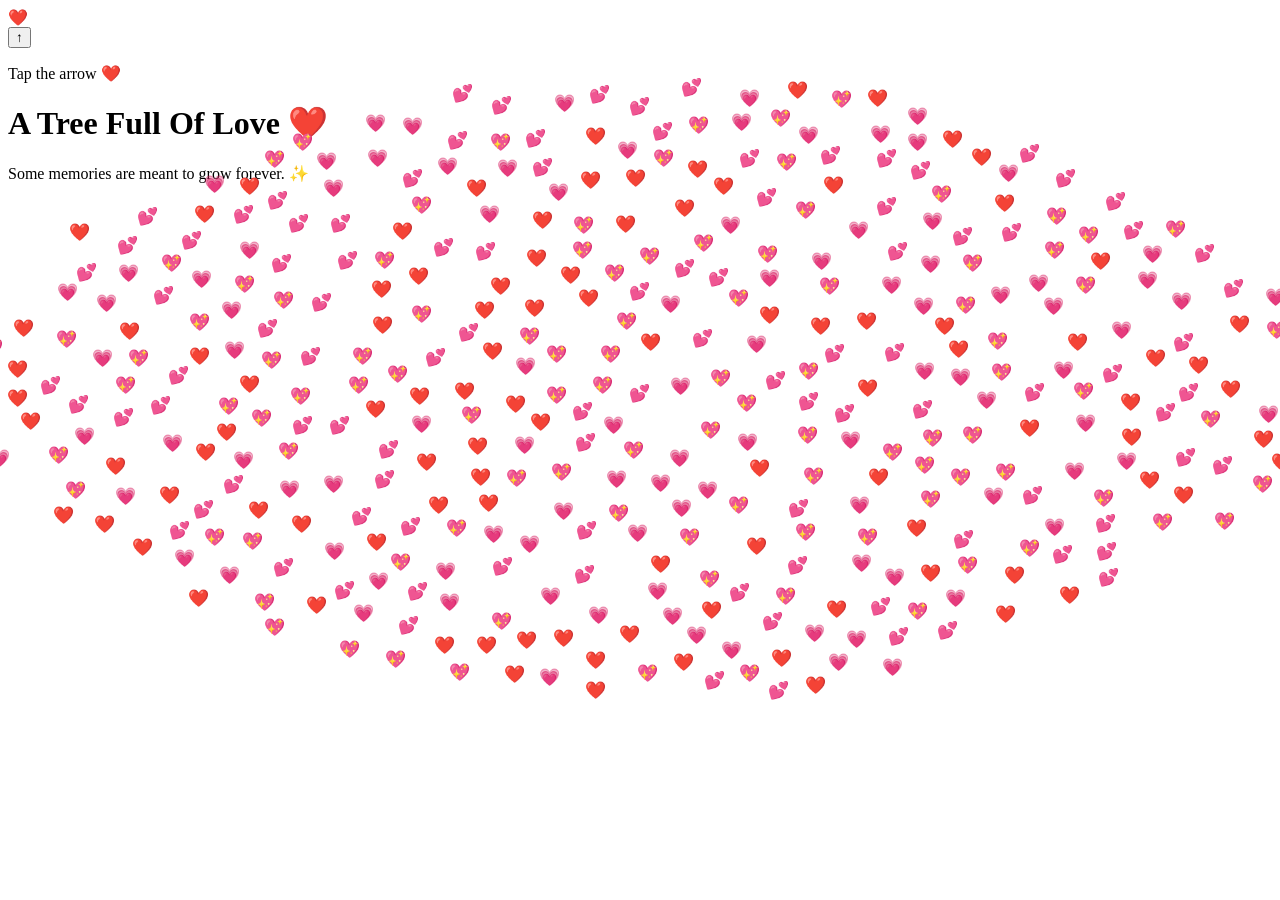
==== Heart1.html @ c5a6871d "Add files via upload" ====
<!DOCTYPE html>
<html>
<head>

    <meta charset="UTF-8">

    <meta name="viewport"
          content="width=device-width, initial-scale=1.0">

    <title>One More Surprise ❤️</title>

    <link rel="stylesheet"
          href="css/index.css">

</head>

<body class="heart-page">

    <div class="heart-scene">

        <!-- Main Heart -->

        <div class="main-heart" id="mainHeart">
            ❤️
        </div>


        <!-- Arrow -->

        <button class="heart-arrow"
                id="heartArrow">

            ↑

        </button>


        <!-- Message -->

        <p class="click-message" id="clickMessage">
            Tap the arrow ❤️
        </p>


        <!-- Tree -->

        <div class="tree-container"
             id="treeContainer">

            <div class="tree">

                <div class="trunk"></div>

                <div class="branch branch1"></div>
                <div class="branch branch2"></div>
                <div class="branch branch3"></div>
                <div class="branch branch4"></div>
                <div class="branch branch5"></div>

         <div class="tree-hearts">

    

                

            </div>

            <h1>
                A Tree Full Of Love ❤️
            </h1>

            <p>
                Some memories are meant to grow forever. ✨
            </p>

        </div>

    </div>


    <script src="js/heart.js"></script>
<style>

/* ❤️ TREE HEARTS */

.tree-hearts {
    position: absolute !important;
    left: 0;
    top: 0;
    width: 100%;
    height: 100%;
    z-index: 30;
    pointer-events: none;
}

.tree-hearts .heart400 {
    position: absolute !important;
    display: block !important;

    margin: 0 !important;
    padding: 0 !important;

    line-height: 1 !important;
    font-size: 17px !important;

    opacity: 0;

    transform:
        translate(-50%, -50%)
        scale(0);

    animation:
        heart400Appear
        0.32s
        ease-out
        forwards;
}


/* ❤️ HEART APPEAR */

@keyframes heart400Appear {

    0% {
        opacity: 0;
        transform:
            translate(-50%, -50%)
            scale(0);
    }

    100% {
        opacity: 1;
        transform:
            translate(-50%, -50%)
            scale(1);
    }

}
  /* =========================
   CONTINUE BUTTON
========================= */

.continue-container {
    position: fixed;

    left: 0;
    bottom: 45px;

    width: 100%;

    display: flex;
    justify-content: center;
    align-items: center;

    z-index: 9999;

    opacity: 0;
    visibility: hidden;

    transform: translateY(30px);

    transition:
        opacity 1s ease,
        transform 1s ease,
        visibility 1s ease;
}


/* Animation complete hone ke baad */

.continue-container.show {
    opacity: 1;
    visibility: visible;

    transform: translateY(0);
}


/* Button */

.continue-btn {
    position: relative;

    display: inline-flex;

    justify-content: center;
    align-items: center;

    width: 70%;
    max-width: 520px;

    padding: 18px 30px;

    border-radius: 60px;

    background: #ff4081;

    color: white;

    text-decoration: none;

    font-size: 26px;

    font-weight: bold;

    box-shadow:
        0 5px 25px rgba(255, 64, 129, 0.45);

    transition:
        transform 0.25s ease,
        box-shadow 0.25s ease;
}


/* Touch / click */

.continue-btn:active {
    transform: scale(0.95);
}


/* Hover */

.continue-btn:hover {
    transform: scale(1.04);

    box-shadow:
        0 8px 35px rgba(255, 64, 129, 0.65);
}


/* Mobile */

@media (max-width: 600px) {

    .continue-container {
        bottom: 35px;
    }

    .continue-btn {
        width: 75%;

        padding: 17px 25px;

        font-size: 24px;
    }
}

</style>


<script>

/* ❤️ 400 HEARTS */

const heartBox =
    document.querySelector(".tree-hearts");

const treeContainer =
    document.getElementById("treeContainer");


const heartTypes = [
    "❤️",
    "💕",
    "💗",
    "💖"
];


const TOTAL = 400;


/* ❤️ Tree-shaped positions */

const positions = [];

for (let i = 0; i < TOTAL; i++) {

    let x;
    let y;

    let good = false;

    while (!good) {

        /*
         * Vertical position
         *
         * 0 = top
         * 1 = bottom
         */

        const t =
            Math.random();


        /*
         * Tree canopy
         *
         * Top = narrow
         * Middle = wide
         * Bottom = narrow
         */

        const width =
            8 +
            43 *
            Math.pow(
                Math.sin(Math.PI * t),
                0.65
            );


        /*
         * Center around 50%
         */

        x =
            50 +
            (Math.random() * 2 - 1)
            * width;


        /*
         * Tree height
         */

        y =
            10 +
            t * 66;


        /*
         * Thoda natural movement
         */

        x +=
            (Math.random() * 2 - 1) * 1.8;

        y +=
            (Math.random() * 2 - 1) * 1.2;


        good = true;


        /*
         * Hearts ko bahut chipakne
         * se rokna
         */

        for (const p of positions) {

            const dx = x - p.x;
            const dy = y - p.y;

            const distance =
                Math.sqrt(
                    dx * dx +
                    dy * dy
                );


            if (distance < 2.7) {

                good = false;
                break;

            }

        }

    }


    positions.push({
        x: x,
        y: y
    });

}


/* ❤️ Hearts create */

positions.forEach(
    function(pos, i) {

        const heart =
            document.createElement("span");


        heart.className =
            "heart400";


        heart.textContent =
            heartTypes[
                i % heartTypes.length
            ];


        heart.style.left =
            pos.x + "%";


        heart.style.top =
            pos.y + "%";


        /*
         * One-by-one appearance
         */

        heart.style.animationDelay =
            (i * 0.025) + "s";


        /*
         * Starting mein hidden
         */

        heart.style.animationPlayState =
            "paused";


        heartBox.appendChild(heart);

    }
);


/* 🌳 Tree show hone ke baad */

const observer =
    new MutationObserver(
        function() {

            if (
                treeContainer
                .classList
                .contains("show")
            ) {

                const hearts =
                    document.querySelectorAll(
                        ".heart400"
                    );


                hearts.forEach(
                    function(heart) {

                        heart.style
                            .animationPlayState =
                            "running";

                    }
                );


                observer.disconnect();

            }

        }
    );


observer.observe(
    treeContainer,
    {
        attributes: true,
        attributeFilter: ["class"]
    }
);

</script>
      <div class="continue-container" id="continueContainer">

    <a href="last.html" class="continue-btn">
        Continue ✨
    </a>

      </div>
</body>
  <script>
    const arrow = document.getElementById("heartArrow");
    const heart = document.getElementById("mainHeart");
    const tree = document.getElementById("treeContainer");
    const message = document.getElementById("clickMessage");

    arrow.addEventListener("click", function () {

        // Arrow animation
        arrow.classList.add("shoot");

        // Message hide
        message.style.opacity = "0";

        // 1 second baad heart disappear
        setTimeout(function () {

            heart.style.opacity = "0";

            // Tree show
            tree.classList.add("show");

        }, 1000);

    });
</script>
<script>
setTimeout(function () {

    const continueContainer =
        document.getElementById("continueContainer");

    continueContainer.classList.add("show");

}, 10000);
</script>

</html>
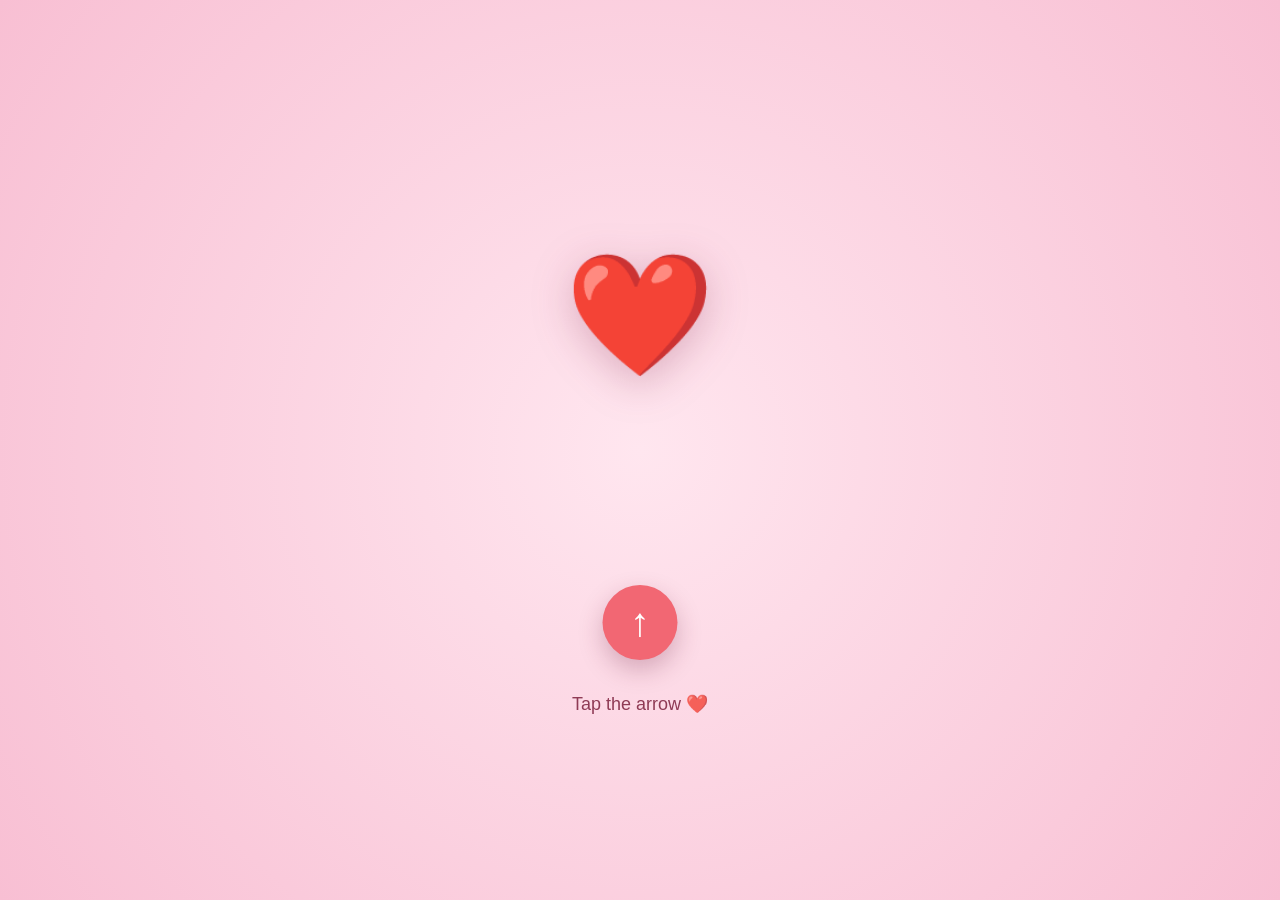
==== commit 636301e0: "Update Heart1.html" ====
--- a/Heart1.html
+++ b/Heart1.html
@@ -10,7 +10,7 @@
     <title>One More Surprise ❤️</title>
 
     <link rel="stylesheet"
-          href="css/index.css">
+          href="index.css">
 
 </head>
 
@@ -522,4 +522,4 @@
 }, 10000);
 </script>
 
-</html>+</html>
--- a/index.css
+++ b/index.css
@@ -0,0 +1,1456 @@
+* {
+    box-sizing: border-box;
+}
+
+body {
+    margin: 0;
+    font-family: Arial, sans-serif;
+    color: #741432;
+}
+
+/* =========================
+   COMMON
+========================= */
+
+.container {
+    width: 100%;
+    max-width: 900px;
+    margin: auto;
+    padding: 40px 25px;
+}
+
+
+/* =========================
+   FIRST PAGE
+========================= */
+
+.home {
+    min-height: 100vh;
+
+    background: linear-gradient(
+        #f9bfd3,
+        #f8c9dc
+    );
+
+    text-align: center;
+    overflow-x: hidden;
+}
+
+.butterflies {
+    font-size: 45px;
+    margin-top: 130px;
+}
+
+.home h1 {
+    font-family: cursive;
+    font-size: 65px;
+    line-height: 1.2;
+    margin: 30px 0;
+}
+
+.intro {
+    font-size: 24px;
+    line-height: 1.7;
+    max-width: 750px;
+    margin: 30px auto;
+}
+
+.celebrate-btn {
+    display: block;
+
+    width: 80%;
+    max-width: 600px;
+
+    margin: 60px auto;
+
+    padding: 25px;
+
+    background: #f26773;
+
+    color: white;
+
+    text-decoration: none;
+
+    border-radius: 50px;
+
+    font-size: 25px;
+    font-weight: bold;
+
+    transition: 0.3s;
+}
+
+.celebrate-btn:hover {
+    transform: scale(1.05);
+}
+
+.scroll {
+    font-size: 70px;
+    margin-top: 120px;
+}
+
+
+/* Floating hearts */
+
+.floating-heart {
+    position: fixed;
+    font-size: 45px;
+    animation: float 3s infinite ease-in-out;
+}
+
+.heart1 {
+    top: 25%;
+    left: 15%;
+}
+
+.heart2 {
+    top: 45%;
+    right: 12%;
+}
+
+.heart3 {
+    bottom: 15%;
+    left: 20%;
+}
+
+@keyframes float {
+
+    0% {
+        transform: translateY(0);
+    }
+
+    50% {
+        transform: translateY(-20px);
+    }
+
+    100% {
+        transform: translateY(0);
+    }
+
+}
+
+
+/* =========================
+   SECOND PAGE
+========================= */
+
+.surprise {
+    min-height: 100vh;
+
+    background: linear-gradient(
+        #ffd3e1,
+        #f8c5d8
+    );
+
+    text-align: center;
+}
+
+.surprise-title {
+    font-family: cursive;
+
+    font-size: 65px;
+
+    line-height: 1.2;
+
+    margin-top: 50px;
+}
+
+.subtitle {
+    font-size: 25px;
+
+    line-height: 1.5;
+
+    margin: 30px auto 60px;
+
+    max-width: 750px;
+}
+
+
+/* =========================
+   NOTE CARD
+========================= */
+
+.note-card {
+
+    background: rgba(255,255,255,0.8);
+
+    padding: 50px;
+
+    border-radius: 35px;
+
+    max-width: 800px;
+
+    margin: auto;
+
+    box-shadow: 0 15px 40px
+                rgba(100, 20, 50, 0.12);
+}
+
+.note-card h2 {
+
+    font-family: cursive;
+
+    font-size: 45px;
+
+    margin-top: 0;
+}
+
+.note-card p {
+
+    font-size: 22px;
+
+    line-height: 1.8;
+
+    text-align: left;
+
+    margin: 35px 0;
+}
+
+
+/* =========================
+   MEMORY
+========================= */
+
+.memory-title {
+
+    font-family: cursive;
+
+    font-size: 45px;
+
+    margin: 80px 0 40px;
+}
+
+
+/* Memory cards */
+
+.memory-container {
+
+    display: grid;
+
+    grid-template-columns:
+        repeat(2, 1fr);
+
+    gap: 30px;
+
+    max-width: 800px;
+
+    margin: auto;
+}
+
+
+.memory-card {
+
+    background: white;
+
+    border-radius: 25px;
+
+    overflow: hidden;
+
+    box-shadow:
+        0 10px 30px
+        rgba(100, 20, 50, 0.15);
+
+    transition: 0.3s;
+}
+
+.memory-card:hover {
+
+    transform:
+        translateY(-10px)
+        rotate(1deg);
+}
+
+
+.memory-card img {
+
+    width: 100%;
+
+    height: 280px;
+
+    object-fit: cover;
+
+    display: block;
+}
+
+
+.memory-text {
+
+    padding: 20px;
+}
+
+.memory-text h3 {
+
+    font-family: cursive;
+
+    font-size: 27px;
+
+    margin: 5px 0 10px;
+}
+
+.memory-text p {
+
+    font-size: 17px;
+
+    line-height: 1.5;
+
+    margin: 0;
+}
+
+
+/* Back button */
+
+.back-btn {
+
+    display: inline-block;
+
+    margin: 60px 0;
+
+    padding: 15px 35px;
+
+    background: #f26773;
+
+    color: white;
+
+    text-decoration: none;
+
+    border-radius: 30px;
+
+    font-size: 18px;
+}
+
+.open-btn{
+  display: inline-block;
+
+    margin: 60px 0;
+
+    padding: 15px 35px;
+
+    background: #f26773;
+
+    color: white;
+
+    text-decoration: none;
+
+    border-radius: 30px;
+
+    font-size: 18px;
+  
+}
+
+/* =========================
+   MOBILE
+========================= */
+
+@media (max-width: 600px) {
+
+    .home h1,
+    .surprise-title {
+        font-size: 45px;
+    }
+
+    .intro,
+    .subtitle {
+        font-size: 19px;
+    }
+
+    .celebrate-btn {
+        width: 90%;
+        font-size: 20px;
+    }
+
+    .note-card {
+        padding: 30px 22px;
+    }
+
+    .note-card h2 {
+        font-size: 35px;
+    }
+
+    .note-card p {
+        font-size: 18px;
+    }
+
+    .memory-container {
+        grid-template-columns: 1fr;
+    }
+
+    .memory-card img {
+        height: 300px;
+    }
+
+}
+
+/* =================================
+   HEART PAGE
+================================= */
+
+.heart-page {
+
+    margin: 0;
+
+    min-height: 100vh;
+
+    overflow: hidden;
+
+    background:
+        radial-gradient(
+            circle at center,
+            #ffe6ef,
+            #f8bfd3
+        );
+
+    color: #741432;
+
+    font-family: Arial, sans-serif;
+}
+
+
+.heart-scene {
+
+    min-height: 100vh;
+
+    position: relative;
+
+    display: flex;
+
+    justify-content: center;
+
+    align-items: center;
+
+    flex-direction: column;
+
+}
+
+
+/* =================================
+   MAIN HEART
+================================= */
+
+.main-heart {
+
+    font-size: 120px;
+
+    position: absolute;
+
+    top: 35%;
+
+    left: 50%;
+
+    transform: translate(-50%, -50%);
+
+    filter:
+        drop-shadow(
+            0 10px 20px
+            rgba(120, 20, 60, 0.25)
+        );
+
+    animation: heartBeat 1.5s infinite;
+
+    z-index: 5;
+
+}
+
+
+@keyframes heartBeat {
+
+    0%, 100% {
+        transform:
+            translate(-50%, -50%)
+            scale(1);
+    }
+
+    50% {
+        transform:
+            translate(-50%, -50%)
+            scale(1.15);
+    }
+
+}
+
+
+/* =================================
+   ARROW
+================================= */
+
+.heart-arrow {
+
+    position: absolute;
+
+    top: 65%;
+
+    left: 50%;
+
+    transform: translateX(-50%);
+
+    width: 75px;
+
+    height: 75px;
+
+    border: none;
+
+    border-radius: 50%;
+
+    background: #f26773;
+
+    color: white;
+
+    font-size: 40px;
+
+    cursor: pointer;
+
+    box-shadow:
+        0 10px 25px
+        rgba(100, 20, 50, 0.25);
+
+    transition: 0.3s;
+
+    z-index: 10;
+
+}
+
+
+.heart-arrow:hover {
+
+    transform:
+        translateX(-50%)
+        scale(1.1);
+
+}
+
+
+/* Arrow flying */
+
+.heart-arrow.shoot {
+
+    animation:
+        arrowToHeart 1.2s
+        ease-in-out forwards;
+
+}
+
+
+@keyframes arrowToHeart {
+
+    0% {
+
+        top: 65%;
+
+        transform:
+            translateX(-50%)
+            rotate(0deg);
+
+    }
+
+    70% {
+
+        top: 40%;
+
+        transform:
+            translateX(-50%)
+            rotate(-10deg);
+
+    }
+
+    100% {
+
+        top: 34%;
+
+        transform:
+            translateX(-50%)
+            rotate(-10deg);
+
+        opacity: 0;
+
+    }
+
+}
+
+
+/* =================================
+   MESSAGE
+================================= */
+
+.click-message {
+
+    position: absolute;
+
+    top: 75%;
+
+    font-size: 18px;
+
+    opacity: 0.8;
+
+}
+
+
+/* =================================
+   TREE
+================================= */
+
+.tree-container {
+
+    position: absolute;
+
+    inset: 0;
+
+    display: flex;
+
+    flex-direction: column;
+
+    align-items: center;
+
+    justify-content: center;
+
+    opacity: 0;
+
+    pointer-events: none;
+
+}
+
+
+.tree-container.show {
+
+    opacity: 1;
+
+    pointer-events: auto;
+
+    animation:
+        treeAppear 1.5s ease forwards;
+
+}
+
+
+@keyframes treeAppear {
+
+    from {
+
+        opacity: 0;
+
+        transform:
+            scale(0.7)
+            translateY(40px);
+
+    }
+
+    to {
+
+        opacity: 1;
+
+        transform:
+            scale(1)
+            translateY(0);
+
+    }
+
+}
+
+
+/* =================================
+   TREE TRUNK
+================================= */
+
+.tree {
+
+    width: 360px;
+
+    height: 430px;
+
+    position: relative;
+
+}
+
+
+.trunk {
+
+    position: absolute;
+
+    bottom: 0;
+
+    left: 50%;
+
+    width: 45px;
+
+    height: 260px;
+
+    transform:
+        translateX(-50%);
+
+    background:
+        linear-gradient(
+            90deg,
+            #613a2a,
+            #8b563c,
+            #613a2a
+        );
+
+    border-radius:
+        20px 20px 10px 10px;
+
+    transform-origin: bottom;
+
+    animation:
+        growTree 1.5s ease forwards;
+
+}
+
+
+@keyframes growTree {
+
+    from {
+
+        height: 0;
+
+    }
+
+    to {
+
+        height: 260px;
+
+    }
+
+}
+
+
+/* =================================
+   BRANCHES
+================================= */
+
+.branch {
+
+    position: absolute;
+
+    height: 18px;
+
+    background: #704331;
+
+    border-radius: 20px;
+
+    transform-origin: left center;
+
+    opacity: 0;
+
+}
+
+
+.branch1 {
+
+    width: 150px;
+
+    left: 50%;
+
+    top: 40%;
+
+    transform:
+        rotate(-35deg);
+
+    animation:
+        branchAppear 0.8s
+        1.5s forwards;
+
+}
+
+
+.branch2 {
+
+    width: 140px;
+
+    left: 48%;
+
+    top: 48%;
+
+    transform:
+        rotate(35deg);
+
+    animation:
+        branchAppear 0.8s
+        1.8s forwards;
+
+}
+
+
+.branch3 {
+
+    width: 120px;
+
+    left: 50%;
+
+    top: 30%;
+
+    transform:
+        rotate(-55deg);
+
+    animation:
+        branchAppear 0.8s
+        2.1s forwards;
+
+}
+
+
+.branch4 {
+
+    width: 110px;
+
+    left: 48%;
+
+    top: 35%;
+
+    transform:
+        rotate(55deg);
+
+    animation:
+        branchAppear 0.8s
+        2.4s forwards;
+
+}
+
+
+.branch5 {
+
+    width: 100px;
+
+    left: 50%;
+
+    top: 22%;
+
+    transform:
+        rotate(-5deg);
+
+    animation:
+        branchAppear 0.8s
+        2.7s forwards;
+
+}
+
+
+@keyframes branchAppear {
+
+    to {
+
+        opacity: 1;
+
+    }
+
+}
+
+/* HEART LEAVES */
+
+.tree-hearts {
+    position: absolute;
+    inset: 0;
+    z-index: 10;
+}
+
+.tree-hearts span {
+    position: absolute;
+    display: block;
+
+    font-size: 26px;
+
+    opacity: 0;
+
+    animation: heartGrow 0.8s ease forwards;
+}
+
+/* Positions */
+
+.tree-hearts span:nth-child(1)  { left: 5%;  top: 25%; animation-delay: 3s; }
+.tree-hearts span:nth-child(2)  { left: 15%; top: 15%; animation-delay: 3.1s; }
+.tree-hearts span:nth-child(3)  { left: 25%; top: 28%; animation-delay: 3.2s; }
+.tree-hearts span:nth-child(4)  { left: 35%; top: 12%; animation-delay: 3.3s; }
+.tree-hearts span:nth-child(5)  { left: 45%; top: 22%; animation-delay: 3.4s; }
+.tree-hearts span:nth-child(6)  { left: 55%; top: 10%; animation-delay: 3.5s; }
+.tree-hearts span:nth-child(7)  { left: 65%; top: 20%; animation-delay: 3.6s; }
+.tree-hearts span:nth-child(8)  { left: 75%; top: 15%; animation-delay: 3.7s; }
+.tree-hearts span:nth-child(9)  { left: 85%; top: 28%; animation-delay: 3.8s; }
+
+.tree-hearts span:nth-child(10) { left: 2%;  top: 40%; animation-delay: 3.9s; }
+.tree-hearts span:nth-child(11) { left: 12%; top: 45%; animation-delay: 4s; }
+.tree-hearts span:nth-child(12) { left: 22%; top: 38%; animation-delay: 4.1s; }
+.tree-hearts span:nth-child(13) { left: 32%; top: 48%; animation-delay: 4.2s; }
+.tree-hearts span:nth-child(14) { left: 42%; top: 35%; animation-delay: 4.3s; }
+.tree-hearts span:nth-child(15) { left: 52%; top: 45%; animation-delay: 4.4s; }
+.tree-hearts span:nth-child(16) { left: 62%; top: 38%; animation-delay: 4.5s; }
+.tree-hearts span:nth-child(17) { left: 72%; top: 48%; animation-delay: 4.6s; }
+.tree-hearts span:nth-child(18) { left: 82%; top: 40%; animation-delay: 4.7s; }
+
+.tree-hearts span:nth-child(19) { left: 8%;  top: 58%; animation-delay: 4.8s; }
+.tree-hearts span:nth-child(20) { left: 18%; top: 62%; animation-delay: 4.9s; }
+.tree-hearts span:nth-child(21) { left: 28%; top: 55%; animation-delay: 5s; }
+.tree-hearts span:nth-child(22) { left: 38%; top: 65%; animation-delay: 5.1s; }
+.tree-hearts span:nth-child(23) { left: 48%; top: 55%; animation-delay: 5.2s; }
+.tree-hearts span:nth-child(24) { left: 58%; top: 65%; animation-delay: 5.3s; }
+.tree-hearts span:nth-child(25) { left: 68%; top: 55%; animation-delay: 5.4s; }
+.tree-hearts span:nth-child(26) { left: 78%; top: 62%; animation-delay: 5.5s; }
+.tree-hearts span:nth-child(27) { left: 88%; top: 55%; animation-delay: 5.6s; }
+
+.tree-hearts span:nth-child(28) { left: 15%; top: 72%; animation-delay: 5.7s; }
+.tree-hearts span:nth-child(29) { left: 27%; top: 76%; animation-delay: 5.8s; }
+.tree-hearts span:nth-child(30) { left: 40%; top: 72%; animation-delay: 5.9s; }
+.tree-hearts span:nth-child(31) { left: 52%; top: 76%; animation-delay: 6s; }
+.tree-hearts span:nth-child(32) { left: 64%; top: 72%; animation-delay: 6.1s; }
+.tree-hearts span:nth-child(33) { left: 76%; top: 76%; animation-delay: 6.2s; }
+.tree-hearts span:nth-child(34) { left: 88%; top: 70%; animation-delay: 6.3s; }
+
+
+@keyframes heartGrow {
+
+    0% {
+        opacity: 0;
+        transform: scale(0);
+    }
+
+    70% {
+        opacity: 1;
+        transform: scale(1.3);
+    }
+
+    100% {
+        opacity: 1;
+        transform: scale(1);
+    }
+}
+
+
+/* =================================
+   FINAL TEXT
+================================= */
+
+.tree-container h1 {
+
+    font-family: cursive;
+
+    font-size: 38px;
+
+    margin: -20px 0 5px;
+
+}
+
+
+.tree-container p {
+
+    font-size: 18px;
+
+}
+
+
+/* MOBILE */
+
+@media (max-width: 600px) {
+
+    .main-heart {
+
+        font-size: 100px;
+
+    }
+
+    .tree {
+
+        transform: scale(0.8);
+
+    }
+
+    .tree-container h1 {
+
+        font-size: 28px;
+
+    }
+
+}
+/* =========================================
+   BETTER HEART TREE
+========================================= */
+
+.tree {
+    width: 380px;
+    height: 470px;
+    position: relative;
+}
+
+
+/* MAIN TRUNK */
+
+.trunk {
+    position: absolute;
+
+    bottom: 0;
+    left: 50%;
+
+    width: 65px;
+    height: 270px;
+
+    transform: translateX(-50%);
+
+    background:
+        linear-gradient(
+            90deg,
+            #4d2c20,
+            #79503a,
+            #9b6749,
+            #6a402d,
+            #44261c
+        );
+
+    border-radius:
+        45% 55% 12px 12px;
+
+    box-shadow:
+        inset 8px 0 8px rgba(0,0,0,0.15);
+
+    animation: trunkGrow 1.5s ease forwards;
+}
+
+
+/* ROOTS */
+
+.trunk::before,
+.trunk::after {
+    content: "";
+
+    position: absolute;
+
+    bottom: -8px;
+
+    width: 100px;
+    height: 35px;
+
+    background: #5b3526;
+
+    border-radius: 50%;
+}
+
+.trunk::before {
+    left: -55px;
+    transform: rotate(12deg);
+}
+
+.trunk::after {
+    right: -55px;
+    transform: rotate(-12deg);
+}
+
+
+@keyframes trunkGrow {
+
+    from {
+        height: 0;
+    }
+
+    to {
+        height: 270px;
+    }
+
+}
+
+
+/* =========================================
+   CURVED BRANCHES
+========================================= */
+
+.branch {
+    position: absolute;
+
+    background:
+        linear-gradient(
+            90deg,
+            #4d2c20,
+            #79503a,
+            #5a3426
+        );
+
+    border-radius: 100px;
+
+    transform-origin: bottom center;
+
+    opacity: 0;
+
+    box-shadow:
+        inset 3px 2px 4px rgba(0,0,0,0.15);
+}
+
+
+/* LEFT BIG BRANCH */
+
+.branch1 {
+
+    width: 35px;
+    height: 180px;
+
+    left: 45%;
+
+    bottom: 170px;
+
+    transform:
+        rotate(-48deg);
+
+    animation:
+        branchGrow 1s 1.4s forwards;
+}
+
+
+/* RIGHT BIG BRANCH */
+
+.branch2 {
+
+    width: 35px;
+    height: 145px;
+
+    left: 52%;
+
+    bottom: 170px;
+
+    transform:
+        rotate(48deg);
+
+    animation:
+        branchGrow 1s 1.7s forwards;
+}
+
+
+/* LEFT TOP BRANCH */
+
+.branch3 {
+
+    width: 27px;
+    height: 140px;
+
+    left: 44%;
+
+    bottom: 275px;
+
+    transform:
+        rotate(-35deg);
+
+    animation:
+        branchGrow 1s 2s forwards;
+}
+
+
+/* RIGHT TOP BRANCH */
+
+.branch4 {
+
+    width: 27px;
+    height: 140px;
+
+    left: 51%;
+
+    bottom: 280px;
+
+    transform:
+        rotate(38deg);
+
+    animation:
+        branchGrow 1s 2.3s forwards;
+}
+
+
+/* CENTER TOP */
+
+.branch5 {
+
+    width: 25px;
+    height: 125px;
+
+    left: 49%;
+
+    bottom: 305px;
+
+    transform:
+        rotate(4deg);
+
+    animation:
+        branchGrow 1s 2.6s forwards;
+}
+
+
+@keyframes branchGrow {
+
+    from {
+        opacity: 0;
+        transform:
+            scaleY(0)
+            rotate(0deg);
+    }
+
+    to {
+        opacity: 1;
+    }
+
+}
+
+
+/* =========================================
+   HEART LEAVES
+========================================= */
+
+.tree-hearts span {
+
+    position: absolute;
+
+    font-size: 28px;
+
+    opacity: 0;
+
+    filter:
+        drop-shadow(
+            0 3px 5px
+            rgba(100,20,50,0.18)
+        );
+
+    animation:
+        heartGrow 0.6s forwards;
+}
+
+
+/* Lots of hearts */
+
+.tree-hearts span:nth-child(1)  { left: 5%;  top: 25%; animation-delay: 2.8s; }
+.tree-hearts span:nth-child(2)  { left: 12%; top: 18%; animation-delay: 2.9s; }
+.tree-hearts span:nth-child(3)  { left: 20%; top: 30%; animation-delay: 3s; }
+.tree-hearts span:nth-child(4)  { left: 28%; top: 15%; animation-delay: 3.1s; }
+.tree-hearts span:nth-child(5)  { left: 35%; top: 23%; animation-delay: 3.2s; }
+.tree-hearts span:nth-child(6)  { left: 43%; top: 10%; animation-delay: 3.3s; }
+.tree-hearts span:nth-child(7)  { left: 51%; top: 18%; animation-delay: 3.4s; }
+.tree-hearts span:nth-child(8)  { left: 59%; top: 12%; animation-delay: 3.5s; }
+.tree-hearts span:nth-child(9)  { left: 68%; top: 22%; animation-delay: 3.6s; }
+.tree-hearts span:nth-child(10) { left: 76%; top: 16%; animation-delay: 3.7s; }
+.tree-hearts span:nth-child(11) { left: 84%; top: 27%; animation-delay: 3.8s; }
+
+.tree-hearts span:nth-child(12) { left: 2%;  top: 38%; animation-delay: 3.9s; }
+.tree-hearts span:nth-child(13) { left: 10%; top: 45%; animation-delay: 4s; }
+.tree-hearts span:nth-child(14) { left: 18%; top: 40%; animation-delay: 4.1s; }
+.tree-hearts span:nth-child(15) { left: 27%; top: 35%; animation-delay: 4.2s; }
+.tree-hearts span:nth-child(16) { left: 35%; top: 43%; animation-delay: 4.3s; }
+.tree-hearts span:nth-child(17) { left: 44%; top: 32%; animation-delay: 4.4s; }
+.tree-hearts span:nth-child(18) { left: 53%; top: 38%; animation-delay: 4.5s; }
+.tree-hearts span:nth-child(19) { left: 62%; top: 30%; animation-delay: 4.6s; }
+.tree-hearts span:nth-child(20) { left: 71%; top: 40%; animation-delay: 4.7s; }
+.tree-hearts span:nth-child(21) { left: 80%; top: 35%; animation-delay: 4.8s; }
+.tree-hearts span:nth-child(22) { left: 89%; top: 44%; animation-delay: 4.9s; }
+
+.tree-hearts span:nth-child(23) { left: 5%;  top: 55%; animation-delay: 5s; }
+.tree-hearts span:nth-child(24) { left: 15%; top: 52%; animation-delay: 5.1s; }
+.tree-hearts span:nth-child(25) { left: 25%; top: 58%; animation-delay: 5.2s; }
+.tree-hearts span:nth-child(26) { left: 35%; top: 53%; animation-delay: 5.3s; }
+.tree-hearts span:nth-child(27) { left: 45%; top: 48%; animation-delay: 5.4s; }
+.tree-hearts span:nth-child(28) { left: 55%; top: 55%; animation-delay: 5.5s; }
+.tree-hearts span:nth-child(29) { left: 65%; top: 50%; animation-delay: 5.6s; }
+.tree-hearts span:nth-child(30) { left: 75%; top: 57%; animation-delay: 5.7s; }
+.tree-hearts span:nth-child(31) { left: 85%; top: 53%; animation-delay: 5.8s; }
+
+.tree-hearts span:nth-child(32) { left: 12%; top: 67%; animation-delay: 5.9s; }
+.tree-hearts span:nth-child(33) { left: 24%; top: 70%; animation-delay: 6s; }
+.tree-hearts span:nth-child(34) { left: 37%; top: 65%; animation-delay: 6.1s; }
+.tree-hearts span:nth-child(35) { left: 50%; top: 69%; animation-delay: 6.2s; }
+.tree-hearts span:nth-child(36) { left: 63%; top: 66%; animation-delay: 6.3s; }
+.tree-hearts span:nth-child(37) { left: 76%; top: 70%; animation-delay: 6.4s; }
+.tree-hearts span:nth-child(38) { left: 87%; top: 65%; animation-delay: 6.5s; }
+
+
+@keyframes heartGrow {
+
+    from {
+        opacity: 0;
+        transform: scale(0) rotate(-20deg);
+    }
+
+    70% {
+        transform: scale(1.2) rotate(10deg);
+    }
+
+    to {
+        opacity: 1;
+        transform: scale(1) rotate(0deg);
+    }
+
+}
+/* =========================
+   FAIRY LIGHTS
+========================= */
+
+.fairy-lights {
+    position: absolute;
+    top: 45px;
+    left: 0;
+    width: 100%;
+    height: 45px;
+
+    display: flex;
+    justify-content: space-around;
+    align-items: center;
+}
+
+.wire {
+    position: absolute;
+    top: 18px;
+    left: 0;
+    width: 100%;
+    height: 3px;
+
+    background: #555;
+    opacity: 0.5;
+}
+
+.bulb {
+    width: 13px;
+    height: 13px;
+
+    background: #fff;
+    border-radius: 50%;
+
+    box-shadow:
+        0 0 8px #fff,
+        0 0 18px #ff8fc0,
+        0 0 30px #ff8fc0;
+
+    z-index: 2;
+
+    animation: blink 1.5s infinite alternate;
+}
+
+.bulb:nth-child(2) {
+    animation-delay: .2s;
+}
+
+.bulb:nth-child(3) {
+    animation-delay: .4s;
+}
+
+.bulb:nth-child(4) {
+    animation-delay: .6s;
+}
+
+.bulb:nth-child(5) {
+    animation-delay: .8s;
+}
+
+.bulb:nth-child(6) {
+    animation-delay: 1s;
+}
+
+.bulb:nth-child(7) {
+    animation-delay: .3s;
+}
+
+.bulb:nth-child(8) {
+    animation-delay: .7s;
+}
+
+@keyframes blink {
+
+    from {
+        opacity: .45;
+        transform: scale(.8);
+    }
+
+    to {
+        opacity: 1;
+        transform: scale(1.15);
+    }
+
+}
+
+/* Center content */
+
+.message-box {
+    text-align: center;
+    z-index: 5;
+
+    animation: appear 1.5s ease;
+}
+
+@keyframes appear {
+
+    from {
+        opacity: 0;
+        transform: translateY(30px);
+    }
+
+    to {
+        opacity: 1;
+        transform: translateY(0);
+    }
+
+}
+
+/* Almost there text */
+
+.title {
+    font-size: 25px;
+    font-weight: bold;
+
+    color: #8f3159;
+
+    margin-bottom: 25px;
+
+    text-shadow:
+        0 2px 10px rgba(255, 105, 160, .3);
+}
+
+.fairy-lights {
+    position: absolute;
+    top: 45px;
+    left: 0;
+    width: 100%;
+    height: 45px;
+    z-index: 100;
+    pointer-events: none;
+}
+
+.fairy-lights::before {
+    content: "";
+    position: absolute;
+    top: 18px;
+    left: 0;
+    width: 100%;
+    height: 4px;
+    background: #5f555c;
+}
+
+.bulb {
+    position: absolute;
+    top: 20px;
+    width: 15px;
+    height: 15px;
+    background: white;
+    border-radius: 50%;
+
+    box-shadow:
+        0 0 8px white,
+        0 0 18px white,
+        0 0 30px #ffd6eb;
+
+    animation: bulbGlow 1.5s infinite alternate;
+}
+
+.bulb:nth-child(1) { left: 6%; }
+.bulb:nth-child(2) { left: 18%; }
+.bulb:nth-child(3) { left: 31%; }
+.bulb:nth-child(4) { left: 44%; }
+.bulb:nth-child(5) { left: 56%; }
+.bulb:nth-child(6) { left: 69%; }
+.bulb:nth-child(7) { left: 82%; }
+.bulb:nth-child(8) { left: 94%; }
+
+@keyframes bulbGlow {
+    from {
+        opacity: 0.65;
+        transform: scale(0.9);
+    }
+
+    to {
+        opacity: 4;
+        transform: scale(1.15);
+    }
+}
+/* Text ko hearts ke upar rakhna */
+.tree h1 {
+    position: relative;
+    top: -120px;
+    z-index: 100;
+}
+
+.tree p {
+    position: relative;
+    top: -120px;
+    z-index: 100;
+}
